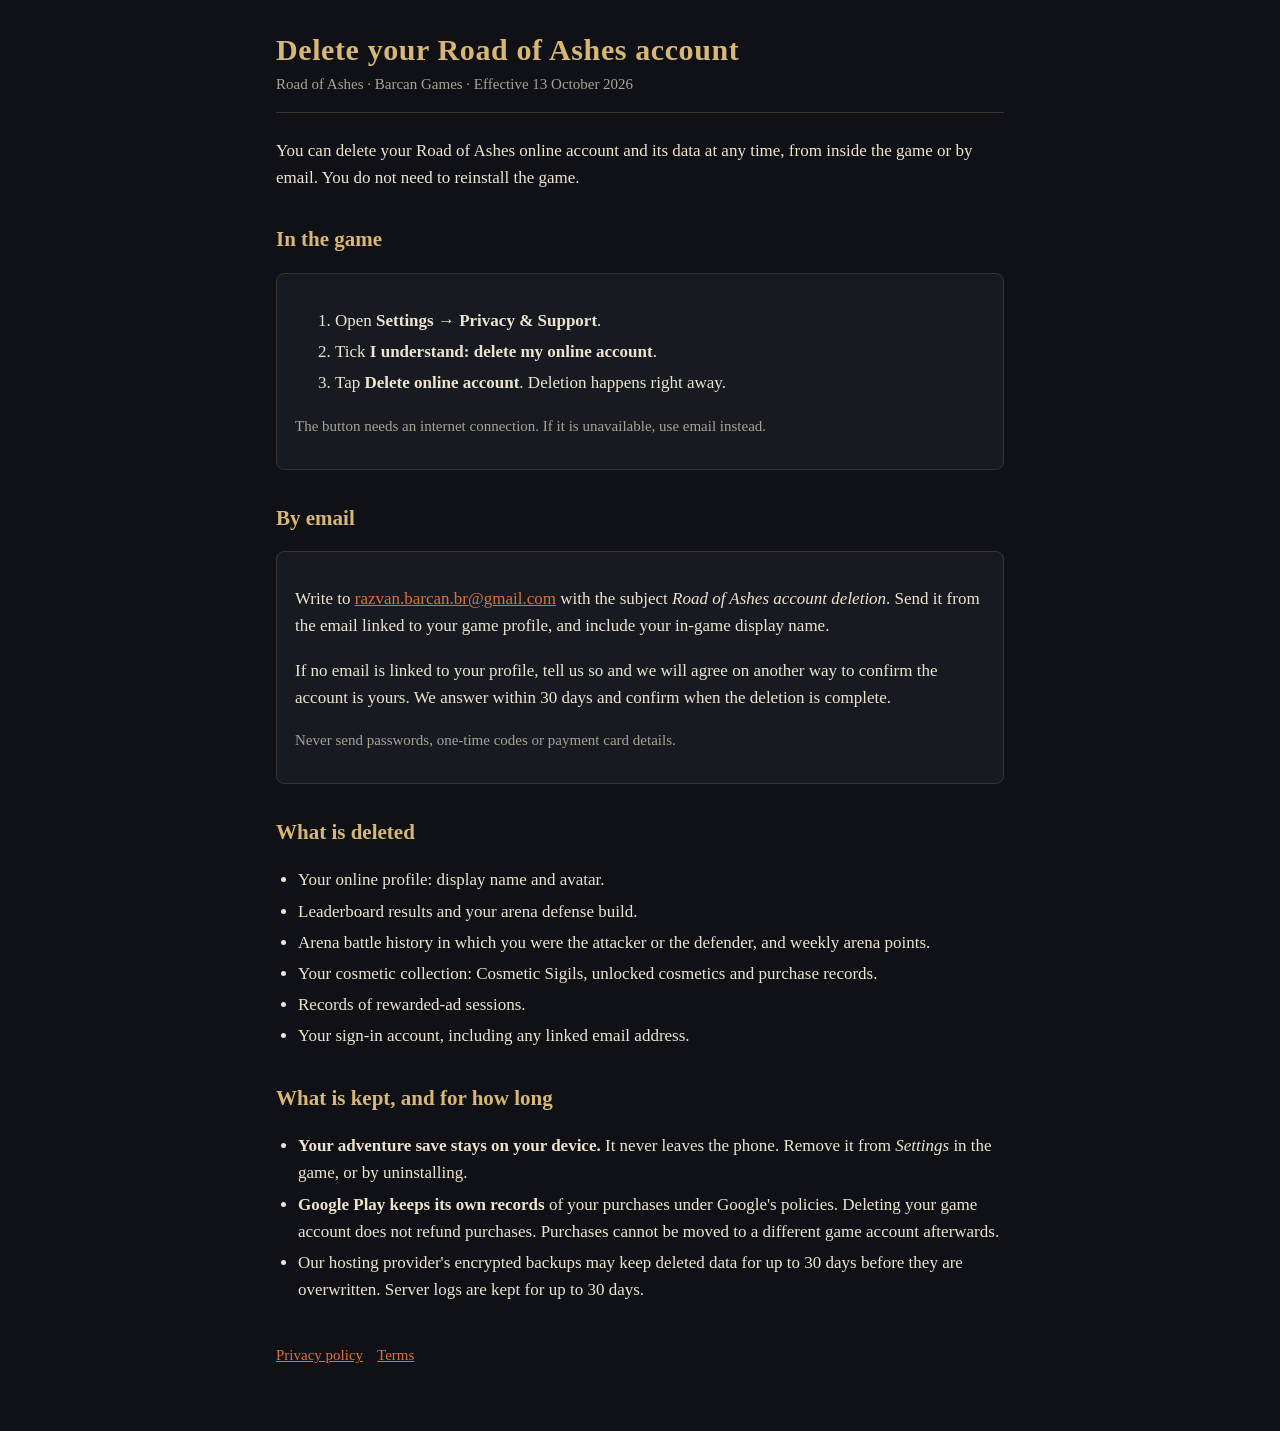
==== delete-account.html @ 003b4d84 "Add files via upload" ====
<!doctype html>
<html lang="en">
<head>
<meta charset="utf-8">
<meta name="viewport" content="width=device-width, initial-scale=1">
<title>Road of Ashes · Account deletion</title>
<link rel="stylesheet" href="style.css">
</head>
<body>
<main>
<header>
  <h1>Delete your Road of Ashes account</h1>
  <p>Road of Ashes · Barcan Games · Effective 13 October 2026</p>
</header>

<p>You can delete your Road of Ashes online account and its data at any time, from inside the game or by email. You do not need to reinstall the game.</p>

<h2>In the game</h2>
<div class="card">
  <ol>
    <li>Open <strong>Settings → Privacy &amp; Support</strong>.</li>
    <li>Tick <strong>I understand: delete my online account</strong>.</li>
    <li>Tap <strong>Delete online account</strong>. Deletion happens right away.</li>
  </ol>
  <p class="note">The button needs an internet connection. If it is unavailable, use email instead.</p>
</div>

<h2>By email</h2>
<div class="card">
  <p>Write to <a href="mailto:razvan.barcan.br@gmail.com?subject=Road%20of%20Ashes%20account%20deletion">razvan.barcan.br@gmail.com</a> with the subject <em>Road of Ashes account deletion</em>. Send it from the email linked to your game profile, and include your in-game display name.</p>
  <p>If no email is linked to your profile, tell us so and we will agree on another way to confirm the account is yours. We answer within 30 days and confirm when the deletion is complete.</p>
  <p class="note">Never send passwords, one-time codes or payment card details.</p>
</div>

<h2>What is deleted</h2>
<ul>
  <li>Your online profile: display name and avatar.</li>
  <li>Leaderboard results and your arena defense build.</li>
  <li>Arena battle history in which you were the attacker or the defender, and weekly arena points.</li>
  <li>Your cosmetic collection: Cosmetic Sigils, unlocked cosmetics and purchase records.</li>
  <li>Records of rewarded-ad sessions.</li>
  <li>Your sign-in account, including any linked email address.</li>
</ul>

<h2>What is kept, and for how long</h2>
<ul>
  <li><strong>Your adventure save stays on your device.</strong> It never leaves the phone. Remove it from <em>Settings</em> in the game, or by uninstalling.</li>
  <li><strong>Google Play keeps its own records</strong> of your purchases under Google's policies. Deleting your game account does not refund purchases. Purchases cannot be moved to a different game account afterwards.</li>
  <li>Our hosting provider's encrypted backups may keep deleted data for up to 30 days before they are overwritten. Server logs are kept for up to 30 days.</li>
</ul>

<nav><a href="privacy.html">Privacy policy</a><a href="terms.html">Terms</a></nav>
</main>
</body>
</html>
---- style.css ----
:root {
  --bg: #0f1116;
  --panel: #171a21;
  --ink: #eee4ce;
  --muted: #a9a394;
  --gold: #d8b774;
  --ember: #de713a;
  --rule: #3a3328;
}
* { box-sizing: border-box; }
html { -webkit-text-size-adjust: 100%; }
body {
  margin: 0;
  background: var(--bg);
  color: var(--ink);
  font: 17px/1.6 Georgia, "Times New Roman", serif;
}
main { max-width: 760px; margin: 0 auto; padding: 32px 16px 64px; }
header { border-bottom: 1px solid var(--rule); margin-bottom: 24px; padding-bottom: 16px; }
header p { color: var(--muted); margin: 4px 0 0; font-size: 15px; }
h1 { color: var(--gold); font-size: 30px; line-height: 1.2; margin: 0; letter-spacing: 0.02em; }
h2 { color: var(--gold); font-size: 21px; margin: 32px 0 8px; }
a { color: var(--ember); }
ul { padding-left: 22px; }
li { margin: 4px 0; }
.card { background: var(--panel); border: 1px solid var(--rule); border-radius: 8px; padding: 16px 18px; margin: 16px 0; }
.note { color: var(--muted); font-size: 15px; }
table { width: 100%; border-collapse: collapse; font-size: 15px; }
th, td { text-align: left; vertical-align: top; padding: 8px 6px; border-bottom: 1px solid var(--rule); }
th { color: var(--gold); font-weight: normal; }
nav { margin-top: 40px; font-size: 15px; color: var(--muted); }
nav a { margin-right: 14px; }
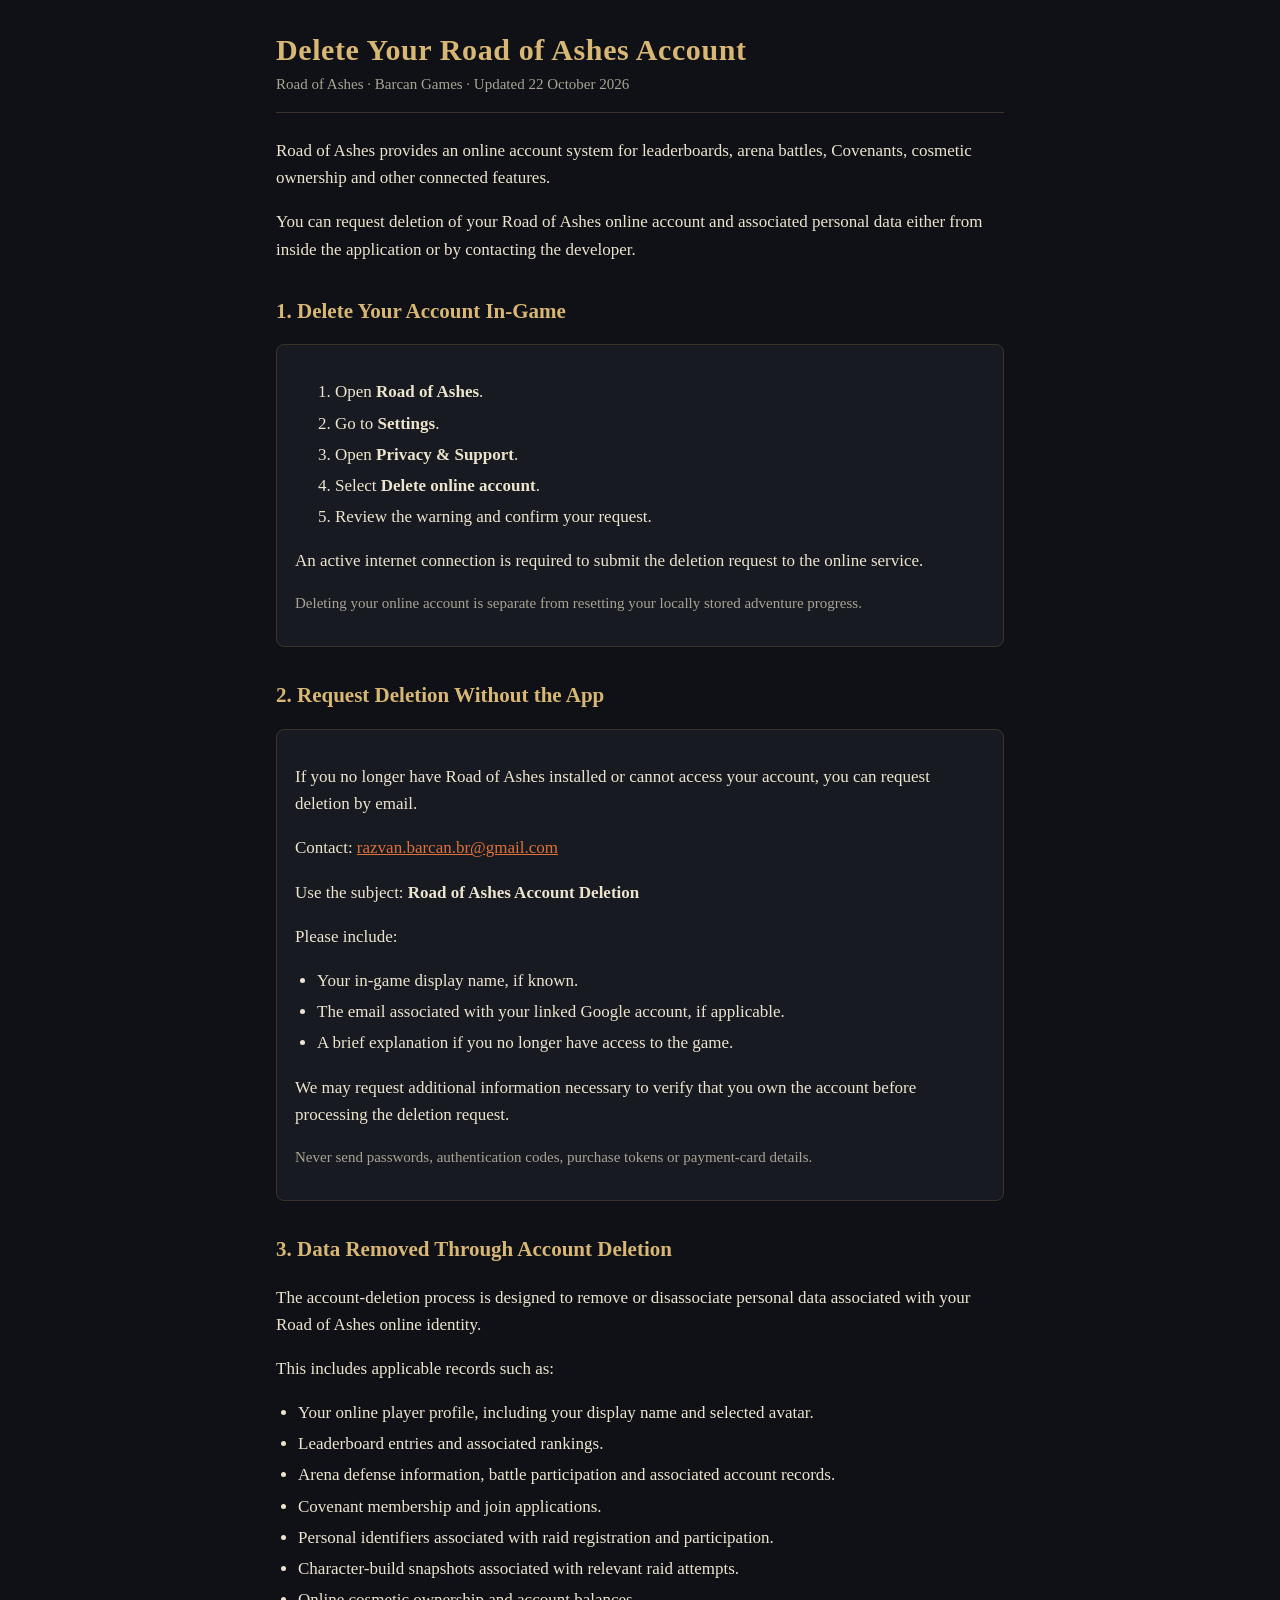
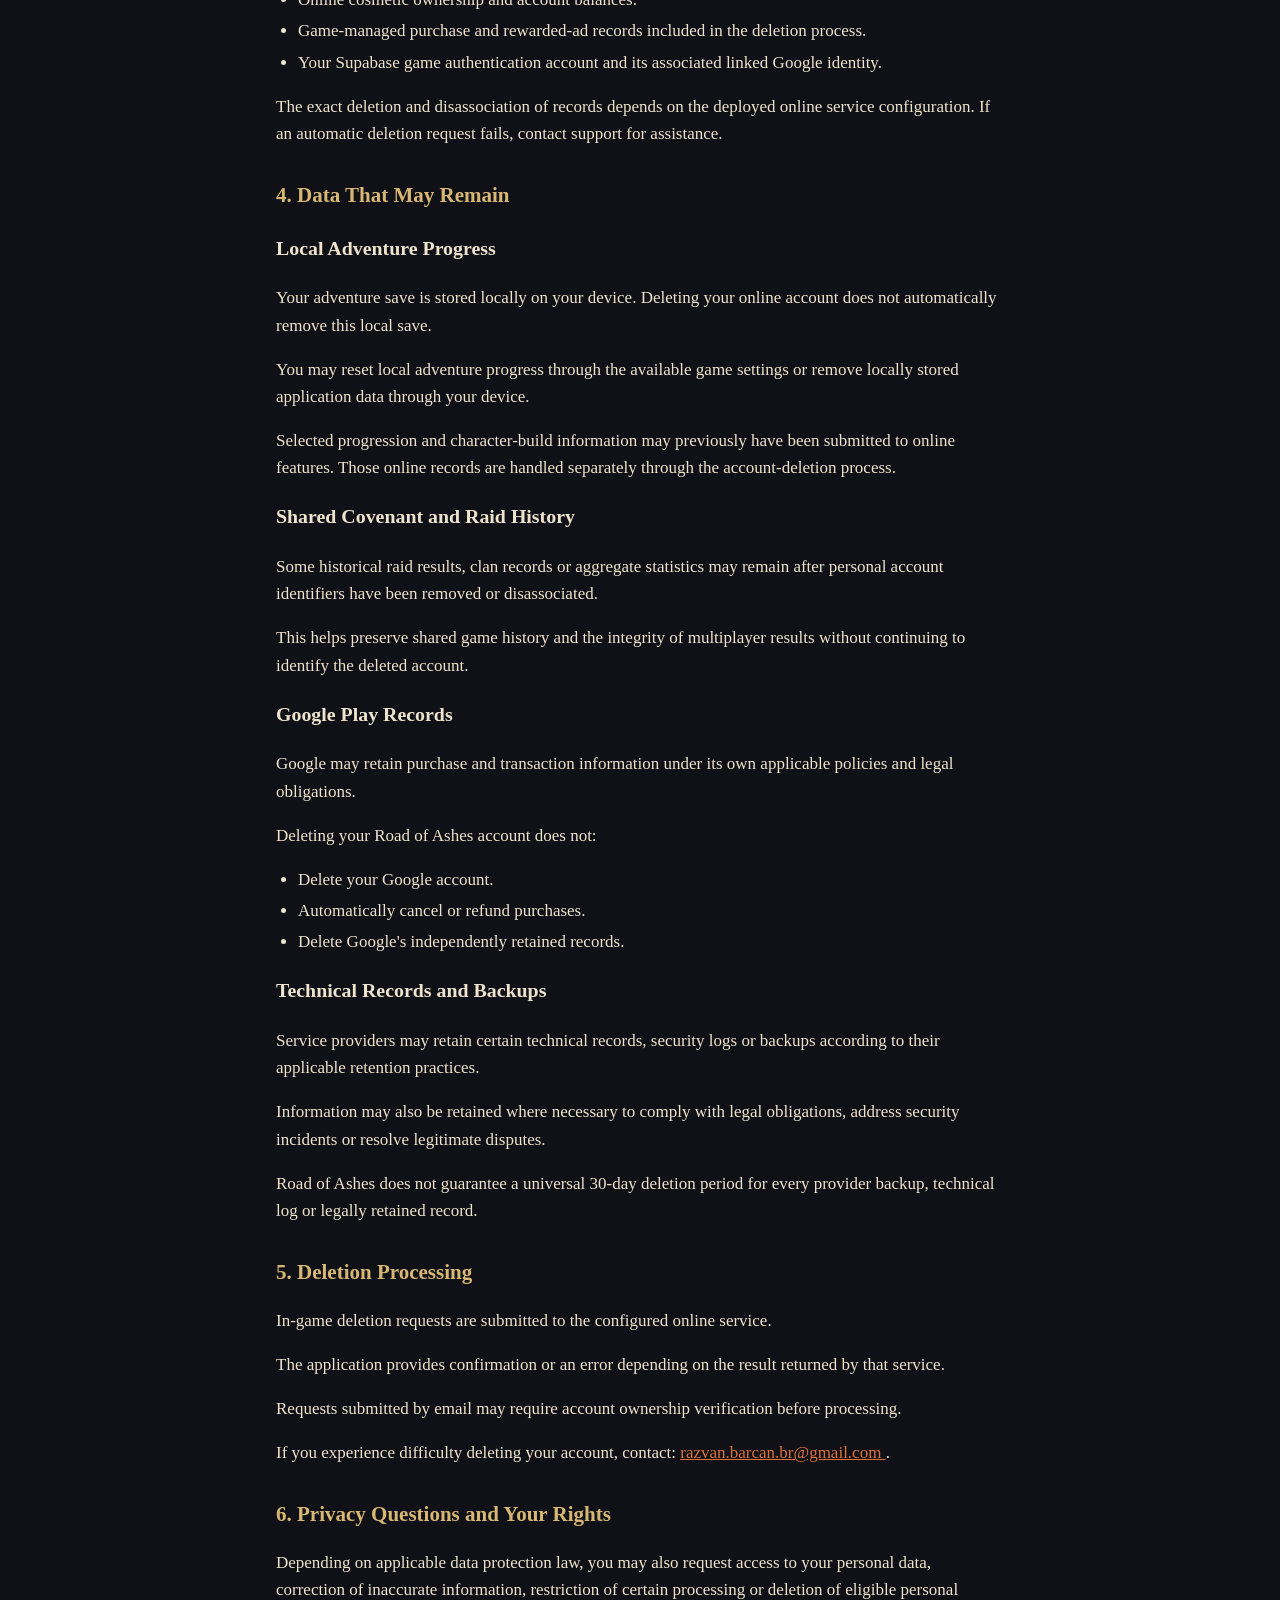
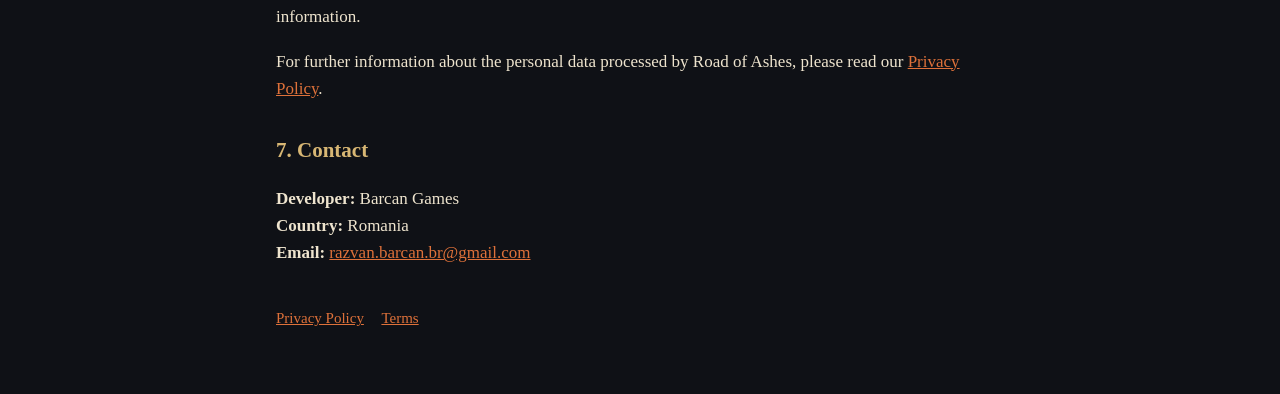
==== commit 68a1954c: "Update delete-account.html" ====
--- a/delete-account.html
+++ b/delete-account.html
@@ -1,55 +1,289 @@
+
 <!doctype html>
 <html lang="en">
 <head>
-<meta charset="utf-8">
-<meta name="viewport" content="width=device-width, initial-scale=1">
-<title>Road of Ashes · Account deletion</title>
-<link rel="stylesheet" href="style.css">
+  <meta charset="utf-8">
+  <meta name="viewport" content="width=device-width, initial-scale=1">
+  <title>Road of Ashes · Account Deletion</title>
+  <link rel="stylesheet" href="style.css">
 </head>
 <body>
 <main>
+
 <header>
-  <h1>Delete your Road of Ashes account</h1>
-  <p>Road of Ashes · Barcan Games · Effective 13 October 2026</p>
+  <h1>Delete Your Road of Ashes Account</h1>
+  <p>Road of Ashes · Barcan Games · Updated 22 October 2026</p>
 </header>
 
-<p>You can delete your Road of Ashes online account and its data at any time, from inside the game or by email. You do not need to reinstall the game.</p>
-
-<h2>In the game</h2>
+<p>
+Road of Ashes provides an online account system for
+leaderboards, arena battles, Covenants, cosmetic ownership
+and other connected features.
+</p>
+
+<p>
+You can request deletion of your Road of Ashes online
+account and associated personal data either from inside
+the application or by contacting the developer.
+</p>
+
+<h2>1. Delete Your Account In-Game</h2>
+
 <div class="card">
   <ol>
-    <li>Open <strong>Settings → Privacy &amp; Support</strong>.</li>
-    <li>Tick <strong>I understand: delete my online account</strong>.</li>
-    <li>Tap <strong>Delete online account</strong>. Deletion happens right away.</li>
+    <li>Open <strong>Road of Ashes</strong>.</li>
+    <li>Go to <strong>Settings</strong>.</li>
+    <li>Open <strong>Privacy &amp; Support</strong>.</li>
+    <li>Select <strong>Delete online account</strong>.</li>
+    <li>Review the warning and confirm your request.</li>
   </ol>
-  <p class="note">The button needs an internet connection. If it is unavailable, use email instead.</p>
+
+  <p>
+    An active internet connection is required to submit
+    the deletion request to the online service.
+  </p>
+
+  <p class="note">
+    Deleting your online account is separate from resetting
+    your locally stored adventure progress.
+  </p>
 </div>
 
-<h2>By email</h2>
+<h2>2. Request Deletion Without the App</h2>
+
 <div class="card">
-  <p>Write to <a href="mailto:razvan.barcan.br@gmail.com?subject=Road%20of%20Ashes%20account%20deletion">razvan.barcan.br@gmail.com</a> with the subject <em>Road of Ashes account deletion</em>. Send it from the email linked to your game profile, and include your in-game display name.</p>
-  <p>If no email is linked to your profile, tell us so and we will agree on another way to confirm the account is yours. We answer within 30 days and confirm when the deletion is complete.</p>
-  <p class="note">Never send passwords, one-time codes or payment card details.</p>
+
+  <p>
+    If you no longer have Road of Ashes installed
+    or cannot access your account, you can request
+    deletion by email.
+  </p>
+
+  <p>
+    Contact:
+    <a href="mailto:razvan.barcan.br@gmail.com?subject=Road%20of%20Ashes%20Account%20Deletion">
+      razvan.barcan.br@gmail.com
+    </a>
+  </p>
+
+  <p>
+    Use the subject:
+    <strong>Road of Ashes Account Deletion</strong>
+  </p>
+
+  <p>Please include:</p>
+
+  <ul>
+    <li>Your in-game display name, if known.</li>
+    <li>
+      The email associated with your linked Google
+      account, if applicable.
+    </li>
+    <li>
+      A brief explanation if you no longer have
+      access to the game.
+    </li>
+  </ul>
+
+  <p>
+    We may request additional information necessary
+    to verify that you own the account before
+    processing the deletion request.
+  </p>
+
+  <p class="note">
+    Never send passwords, authentication codes,
+    purchase tokens or payment-card details.
+  </p>
+
 </div>
 
-<h2>What is deleted</h2>
+<h2>3. Data Removed Through Account Deletion</h2>
+
+<p>
+The account-deletion process is designed to remove
+or disassociate personal data associated with
+your Road of Ashes online identity.
+</p>
+
+<p>This includes applicable records such as:</p>
+
 <ul>
-  <li>Your online profile: display name and avatar.</li>
-  <li>Leaderboard results and your arena defense build.</li>
-  <li>Arena battle history in which you were the attacker or the defender, and weekly arena points.</li>
-  <li>Your cosmetic collection: Cosmetic Sigils, unlocked cosmetics and purchase records.</li>
-  <li>Records of rewarded-ad sessions.</li>
-  <li>Your sign-in account, including any linked email address.</li>
+  <li>
+    Your online player profile, including your
+    display name and selected avatar.
+  </li>
+  <li>
+    Leaderboard entries and associated rankings.
+  </li>
+  <li>
+    Arena defense information, battle participation
+    and associated account records.
+  </li>
+  <li>
+    Covenant membership and join applications.
+  </li>
+  <li>
+    Personal identifiers associated with raid
+    registration and participation.
+  </li>
+  <li>
+    Character-build snapshots associated with
+    relevant raid attempts.
+  </li>
+  <li>
+    Online cosmetic ownership and account balances.
+  </li>
+  <li>
+    Game-managed purchase and rewarded-ad records
+    included in the deletion process.
+  </li>
+  <li>
+    Your Supabase game authentication account and
+    its associated linked Google identity.
+  </li>
 </ul>
 
-<h2>What is kept, and for how long</h2>
+<p>
+The exact deletion and disassociation of records
+depends on the deployed online service configuration.
+If an automatic deletion request fails, contact
+support for assistance.
+</p>
+
+<h2>4. Data That May Remain</h2>
+
+<h3>Local Adventure Progress</h3>
+
+<p>
+Your adventure save is stored locally on your device.
+Deleting your online account does not automatically
+remove this local save.
+</p>
+
+<p>
+You may reset local adventure progress through
+the available game settings or remove locally
+stored application data through your device.
+</p>
+
+<p>
+Selected progression and character-build information
+may previously have been submitted to online features.
+Those online records are handled separately through
+the account-deletion process.
+</p>
+
+<h3>Shared Covenant and Raid History</h3>
+
+<p>
+Some historical raid results, clan records or
+aggregate statistics may remain after personal
+account identifiers have been removed or
+disassociated.
+</p>
+
+<p>
+This helps preserve shared game history and
+the integrity of multiplayer results without
+continuing to identify the deleted account.
+</p>
+
+<h3>Google Play Records</h3>
+
+<p>
+Google may retain purchase and transaction
+information under its own applicable policies
+and legal obligations.
+</p>
+
+<p>
+Deleting your Road of Ashes account does not:
+</p>
+
 <ul>
-  <li><strong>Your adventure save stays on your device.</strong> It never leaves the phone. Remove it from <em>Settings</em> in the game, or by uninstalling.</li>
-  <li><strong>Google Play keeps its own records</strong> of your purchases under Google's policies. Deleting your game account does not refund purchases. Purchases cannot be moved to a different game account afterwards.</li>
-  <li>Our hosting provider's encrypted backups may keep deleted data for up to 30 days before they are overwritten. Server logs are kept for up to 30 days.</li>
+  <li>Delete your Google account.</li>
+  <li>Automatically cancel or refund purchases.</li>
+  <li>Delete Google's independently retained records.</li>
 </ul>
 
-<nav><a href="privacy.html">Privacy policy</a><a href="terms.html">Terms</a></nav>
+<h3>Technical Records and Backups</h3>
+
+<p>
+Service providers may retain certain technical
+records, security logs or backups according to
+their applicable retention practices.
+</p>
+
+<p>
+Information may also be retained where necessary
+to comply with legal obligations, address security
+incidents or resolve legitimate disputes.
+</p>
+
+<p>
+Road of Ashes does not guarantee a universal
+30-day deletion period for every provider backup,
+technical log or legally retained record.
+</p>
+
+<h2>5. Deletion Processing</h2>
+
+<p>
+In-game deletion requests are submitted to the
+configured online service.
+</p>
+
+<p>
+The application provides confirmation or an error
+depending on the result returned by that service.
+</p>
+
+<p>
+Requests submitted by email may require account
+ownership verification before processing.
+</p>
+
+<p>
+If you experience difficulty deleting your account,
+contact:
+<a href="mailto:razvan.barcan.br@gmail.com">
+  razvan.barcan.br@gmail.com
+</a>.
+</p>
+
+<h2>6. Privacy Questions and Your Rights</h2>
+
+<p>
+Depending on applicable data protection law,
+you may also request access to your personal
+data, correction of inaccurate information,
+restriction of certain processing or deletion
+of eligible personal information.
+</p>
+
+<p>
+For further information about the personal
+data processed by Road of Ashes, please read
+our <a href="privacy.html">Privacy Policy</a>.
+</p>
+
+<h2>7. Contact</h2>
+
+<p>
+<strong>Developer:</strong> Barcan Games<br>
+<strong>Country:</strong> Romania<br>
+<strong>Email:</strong>
+<a href="mailto:razvan.barcan.br@gmail.com">
+  razvan.barcan.br@gmail.com
+</a>
+</p>
+
+<nav>
+  <a href="privacy.html">Privacy Policy</a>
+  <a href="terms.html">Terms</a>
+</nav>
+
 </main>
 </body>
 </html>
